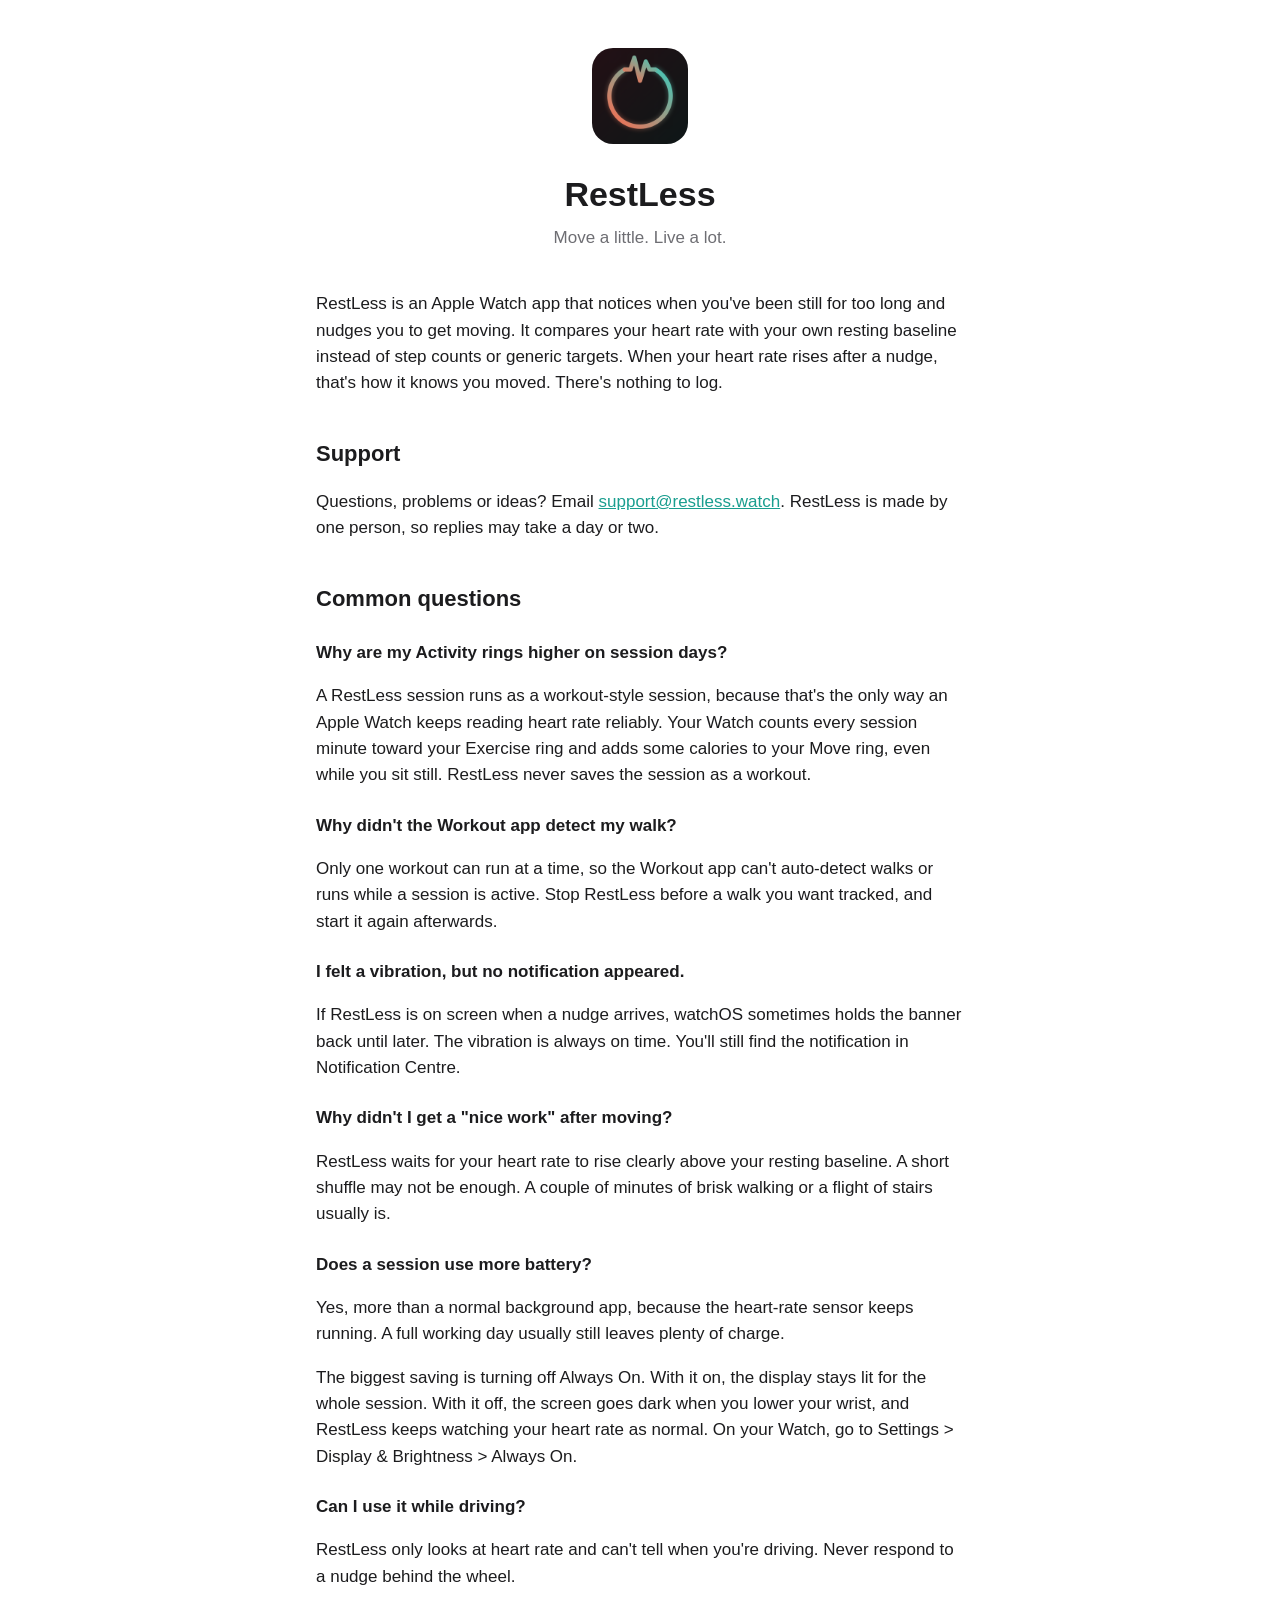
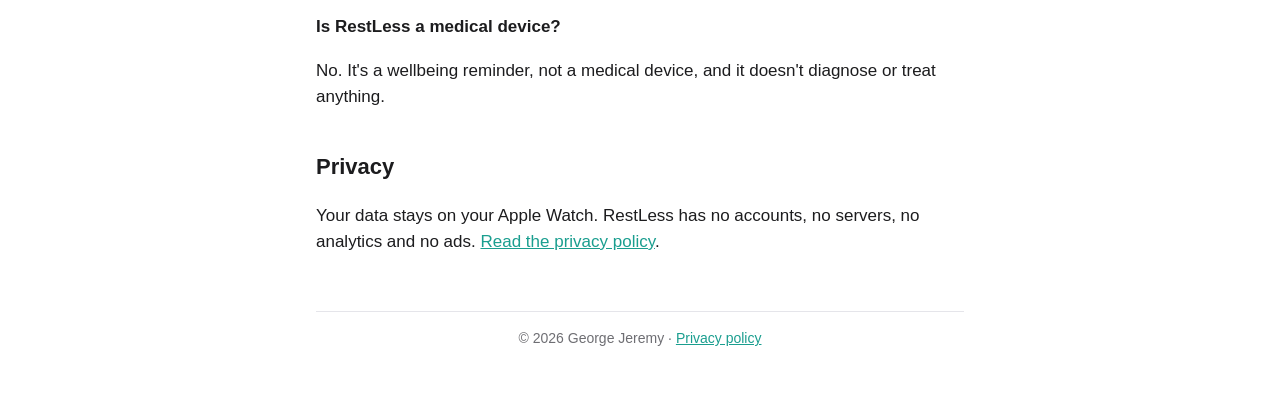
==== index.html @ 98bd18f4 "RestLess support and privacy site" ====
<!doctype html>
<html lang="en">
<head>
  <meta charset="utf-8">
  <meta name="viewport" content="width=device-width, initial-scale=1">
  <title>RestLess</title>
  <meta name="description" content="RestLess for Apple Watch nudges you to move when you've been still too long, using your own resting heart rate.">
  <link rel="stylesheet" href="style.css">
</head>
<body>
<main>
  <header>
    <img src="icon.png" alt="RestLess app icon">
    <h1>RestLess</h1>
    <p>Move a little. Live a lot.</p>
  </header>

  <p>RestLess is an Apple Watch app that notices when you've been still for too long and nudges you to get moving. It compares your heart rate with your own resting baseline instead of step counts or generic targets. When your heart rate rises after a nudge, that's how it knows you moved. There's nothing to log.</p>

  <h2>Support</h2>
  <p>Questions, problems or ideas? Email <a href="mailto:support@restless.watch">support@restless.watch</a>. RestLess is made by one person, so replies may take a day or two.</p>

  <h2>Common questions</h2>

  <h3>Why are my Activity rings higher on session days?</h3>
  <p>A RestLess session runs as a workout-style session, because that's the only way an Apple Watch keeps reading heart rate reliably. Your Watch counts every session minute toward your Exercise ring and adds some calories to your Move ring, even while you sit still. RestLess never saves the session as a workout.</p>

  <h3>Why didn't the Workout app detect my walk?</h3>
  <p>Only one workout can run at a time, so the Workout app can't auto-detect walks or runs while a session is active. Stop RestLess before a walk you want tracked, and start it again afterwards.</p>

  <h3>I felt a vibration, but no notification appeared.</h3>
  <p>If RestLess is on screen when a nudge arrives, watchOS sometimes holds the banner back until later. The vibration is always on time. You'll still find the notification in Notification Centre.</p>

  <h3>Why didn't I get a "nice work" after moving?</h3>
  <p>RestLess waits for your heart rate to rise clearly above your resting baseline. A short shuffle may not be enough. A couple of minutes of brisk walking or a flight of stairs usually is.</p>

  <h3>Does a session use more battery?</h3>
  <p>Yes, more than a normal background app, because the heart-rate sensor keeps running. A full working day usually still leaves plenty of charge.</p>
  <p>The biggest saving is turning off Always On. With it on, the display stays lit for the whole session. With it off, the screen goes dark when you lower your wrist, and RestLess keeps watching your heart rate as normal. On your Watch, go to Settings &gt; Display &amp; Brightness &gt; Always On.</p>

  <h3>Can I use it while driving?</h3>
  <p>RestLess only looks at heart rate and can't tell when you're driving. Never respond to a nudge behind the wheel.</p>

  <h3>Is RestLess a medical device?</h3>
  <p>No. It's a wellbeing reminder, not a medical device, and it doesn't diagnose or treat anything.</p>

  <h2>Privacy</h2>
  <p>Your data stays on your Apple Watch. RestLess has no accounts, no servers, no analytics and no ads. <a href="privacy.html">Read the privacy policy</a>.</p>

  <footer>
    &copy; 2026 George Jeremy &middot; <a href="privacy.html">Privacy policy</a>
  </footer>
</main>
</body>
</html>
---- style.css ----
:root {
  --bg: #ffffff;
  --text: #1c1c1e;
  --muted: #6e6e73;
  --accent: #1a9e8f;
  --rule: #e5e5ea;
}

@media (prefers-color-scheme: dark) {
  :root {
    --bg: #000000;
    --text: #f2f2f7;
    --muted: #a1a1a6;
    --accent: #3dd6c3;
    --rule: #2c2c2e;
  }
}

* { box-sizing: border-box; }

body {
  margin: 0;
  background: var(--bg);
  color: var(--text);
  font: 17px/1.55 -apple-system, BlinkMacSystemFont, "Helvetica Neue", Arial, sans-serif;
}

main {
  max-width: 680px;
  margin: 0 auto;
  padding: 48px 16px 64px;
}

header { text-align: center; margin-bottom: 40px; }
header img { width: 96px; height: 96px; border-radius: 22%; }
header h1 { margin: 16px 0 4px; font-size: 34px; }
header p { margin: 0; color: var(--muted); }

h2 { margin-top: 40px; font-size: 22px; }
h3 { margin: 24px 0 4px; font-size: 17px; }
p, li { color: var(--text); }
.muted { color: var(--muted); }
a { color: var(--accent); }

footer {
  margin-top: 56px;
  padding-top: 16px;
  border-top: 1px solid var(--rule);
  color: var(--muted);
  font-size: 14px;
  text-align: center;
}
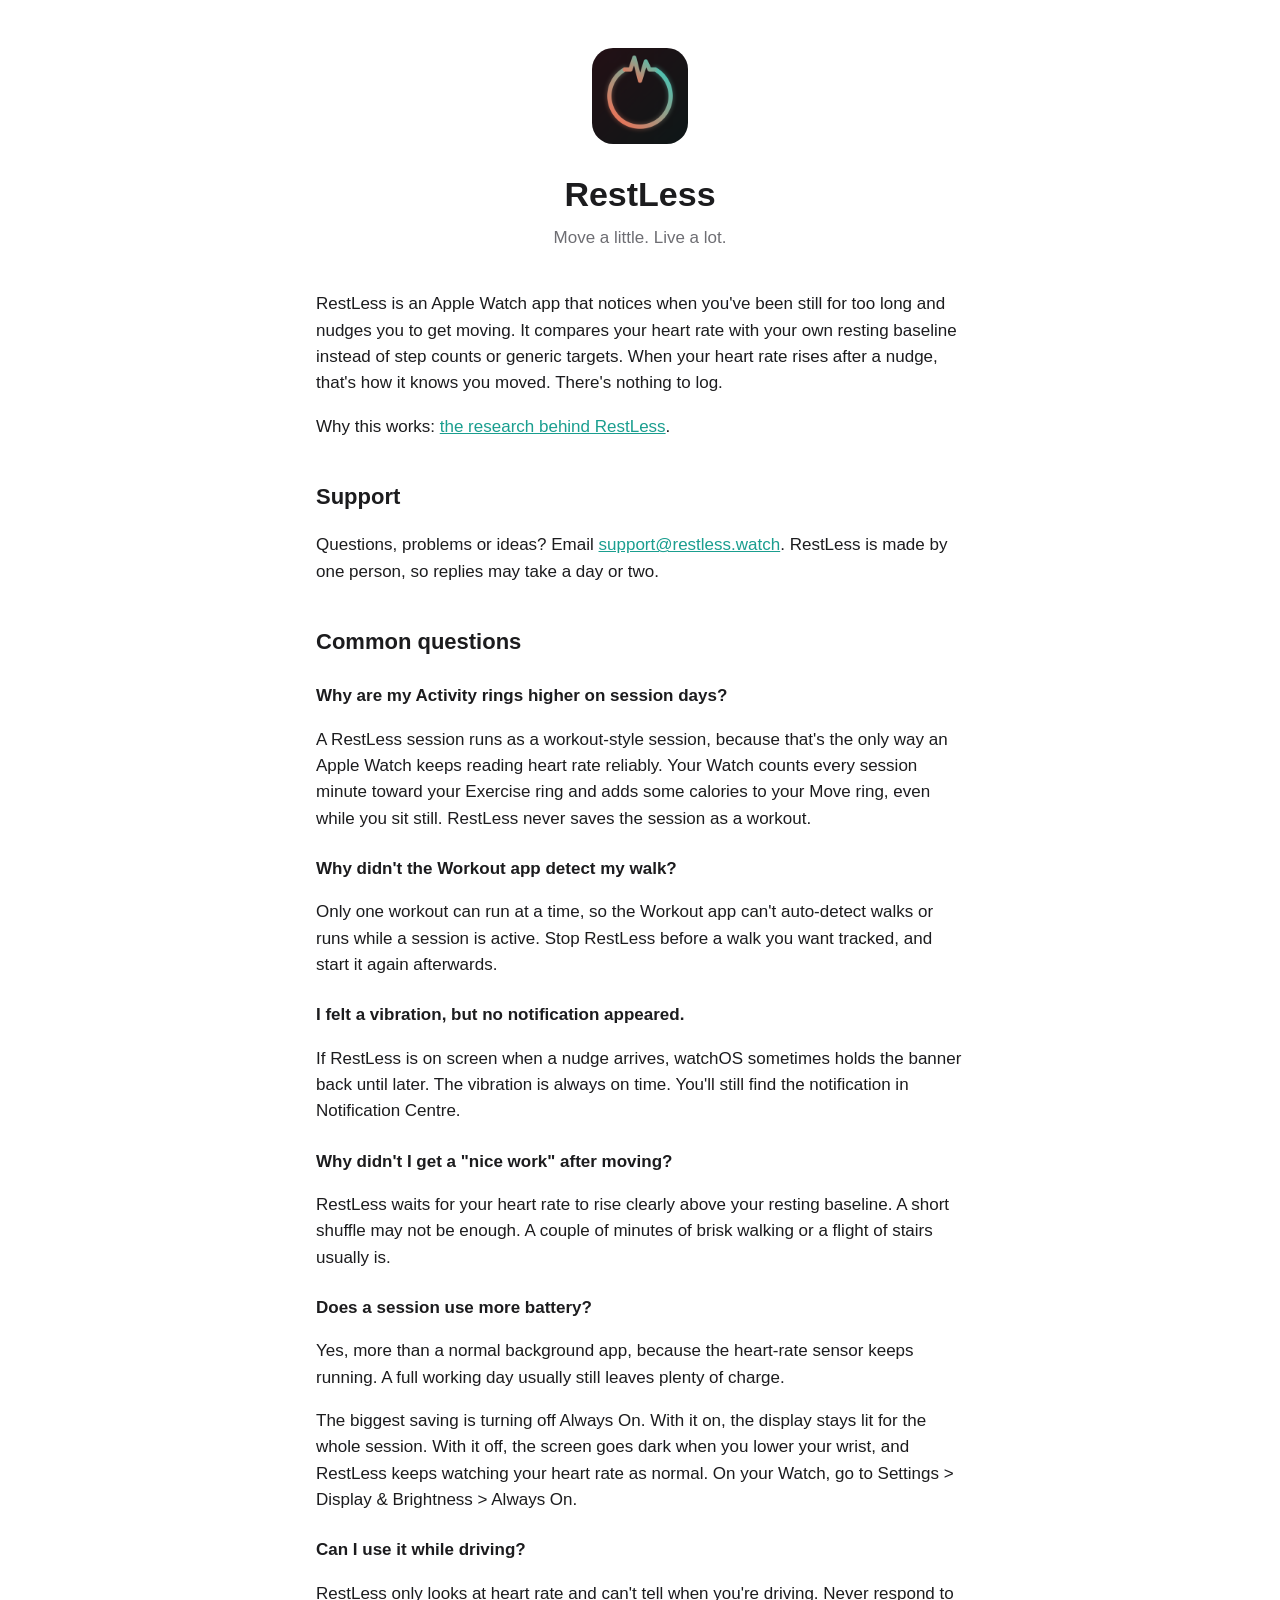
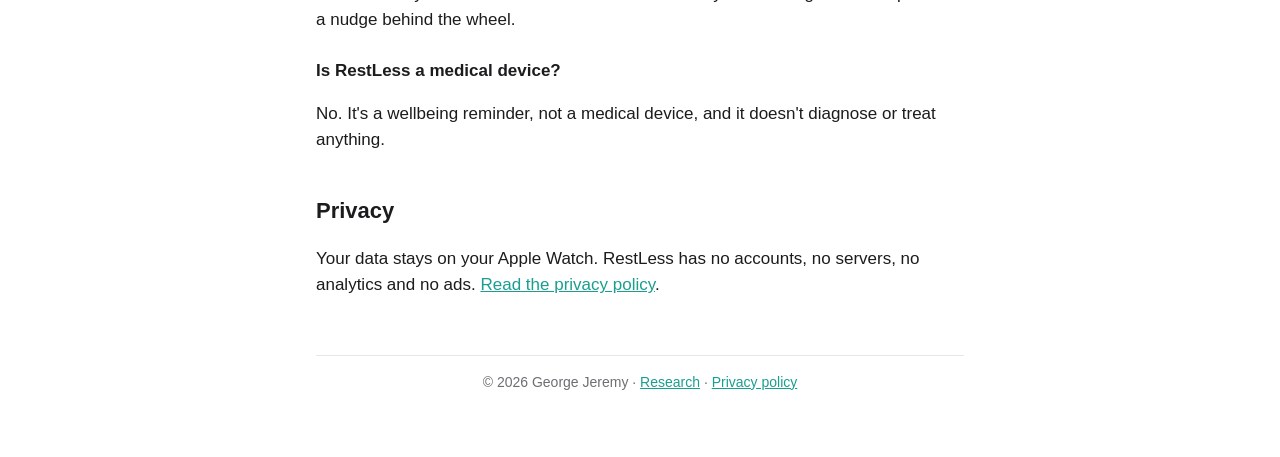
==== commit 1e8d0554: "Add research page" ====
--- a/index.html
+++ b/index.html
@@ -16,6 +16,8 @@
   </header>
 
   <p>RestLess is an Apple Watch app that notices when you've been still for too long and nudges you to get moving. It compares your heart rate with your own resting baseline instead of step counts or generic targets. When your heart rate rises after a nudge, that's how it knows you moved. There's nothing to log.</p>
+
+  <p>Why this works: <a href="research.html">the research behind RestLess</a>.</p>
 
   <h2>Support</h2>
   <p>Questions, problems or ideas? Email <a href="mailto:support@restless.watch">support@restless.watch</a>. RestLess is made by one person, so replies may take a day or two.</p>
@@ -48,7 +50,7 @@
   <p>Your data stays on your Apple Watch. RestLess has no accounts, no servers, no analytics and no ads. <a href="privacy.html">Read the privacy policy</a>.</p>
 
   <footer>
-    &copy; 2026 George Jeremy &middot; <a href="privacy.html">Privacy policy</a>
+    &copy; 2026 George Jeremy &middot; <a href="research.html">Research</a> &middot; <a href="privacy.html">Privacy policy</a>
   </footer>
 </main>
 </body>
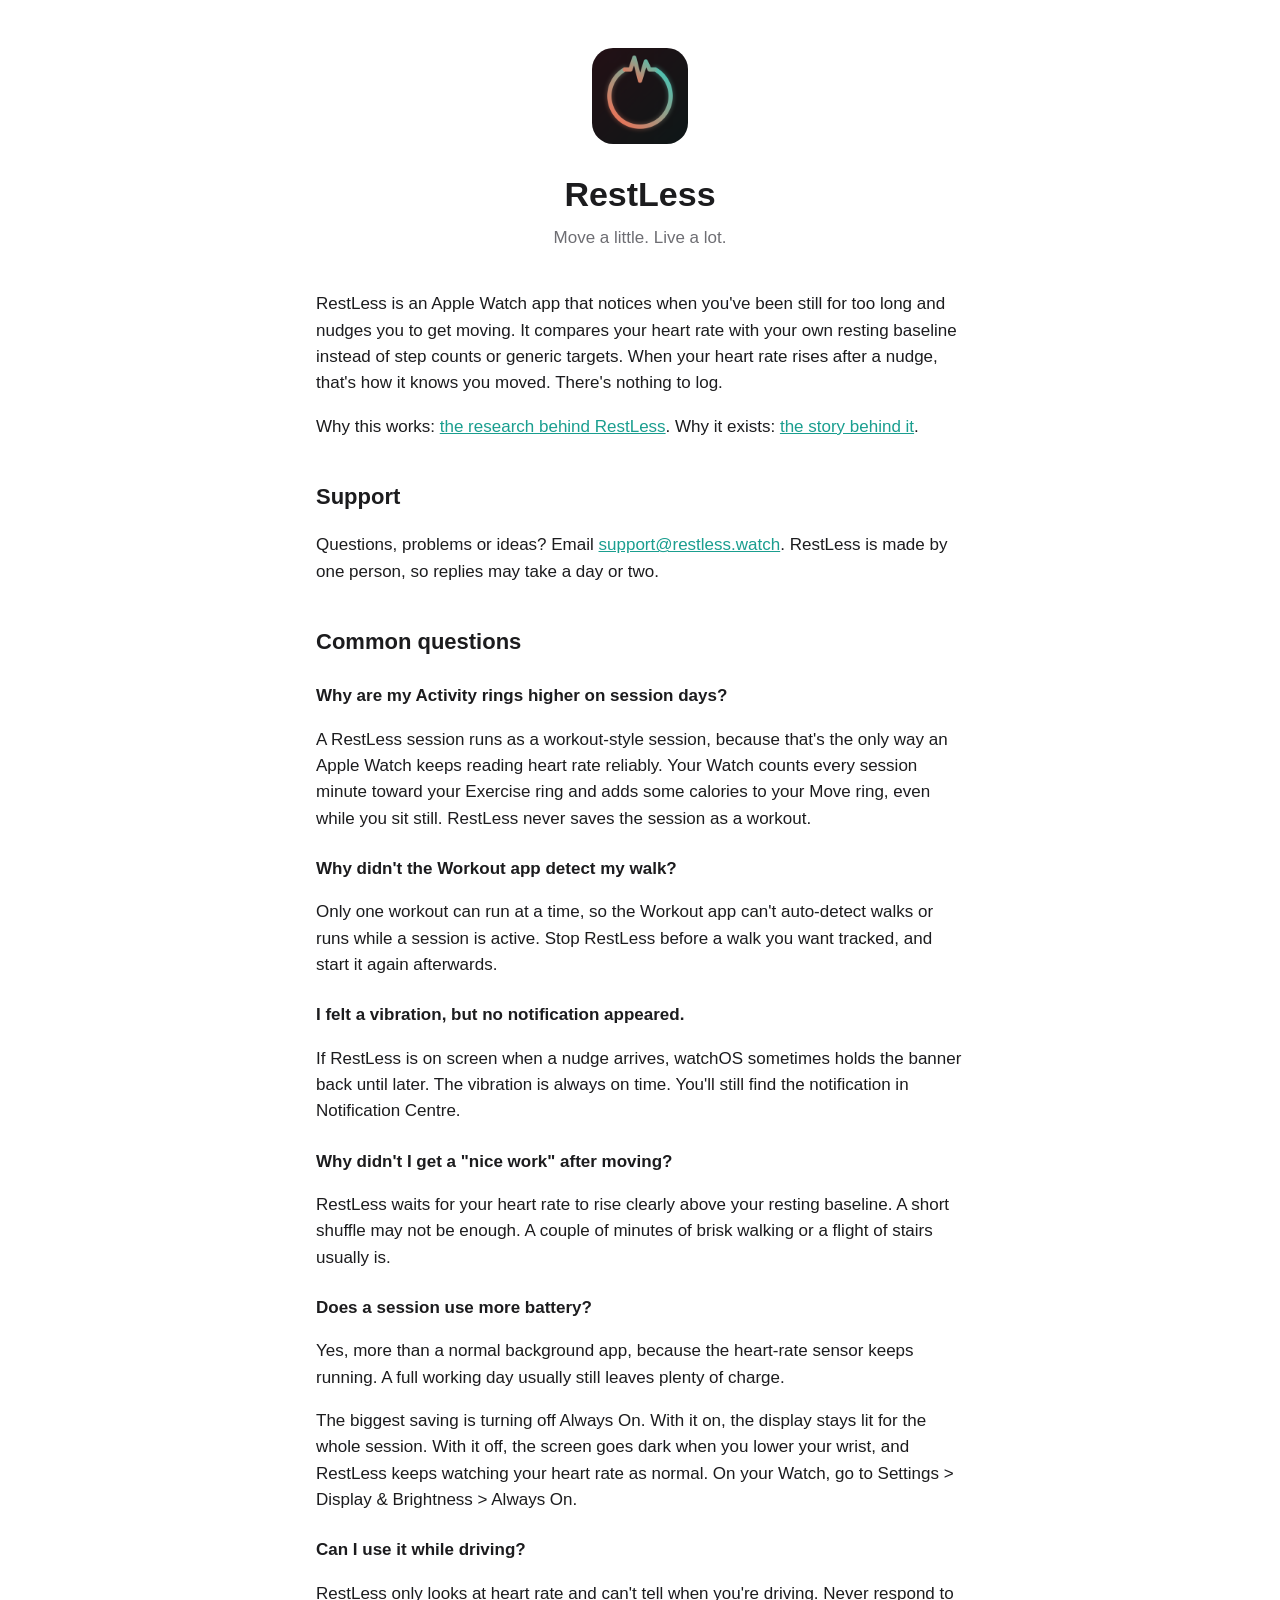
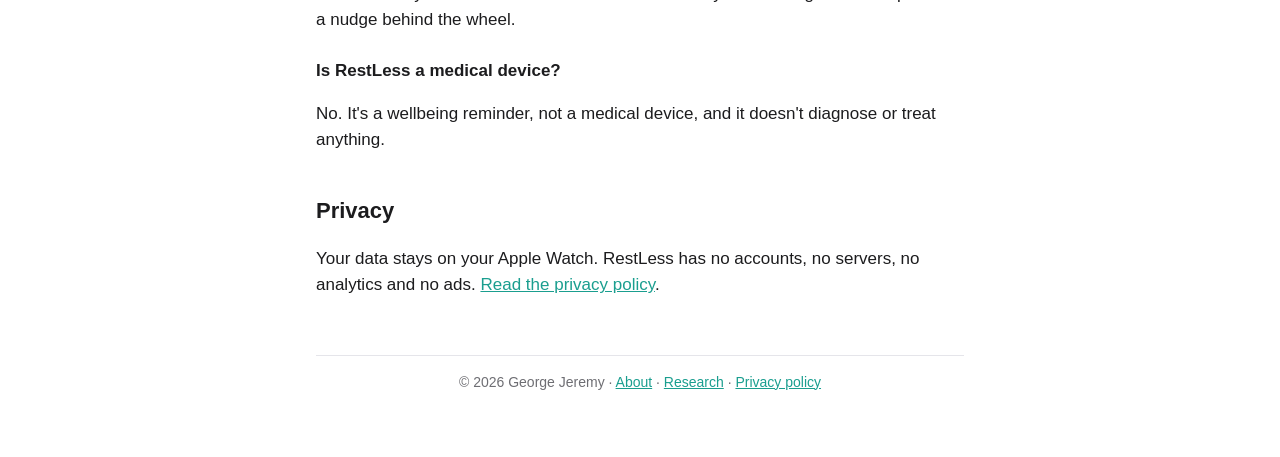
==== commit 595c2468: "Add About page (founder story), link it from every page Co-Authored-By: Claude Opus 5.5 <noreply@ant" ====
--- a/index.html
+++ b/index.html
@@ -17,7 +17,7 @@
 
   <p>RestLess is an Apple Watch app that notices when you've been still for too long and nudges you to get moving. It compares your heart rate with your own resting baseline instead of step counts or generic targets. When your heart rate rises after a nudge, that's how it knows you moved. There's nothing to log.</p>
 
-  <p>Why this works: <a href="research.html">the research behind RestLess</a>.</p>
+  <p>Why this works: <a href="research.html">the research behind RestLess</a>. Why it exists: <a href="about.html">the story behind it</a>.</p>
 
   <h2>Support</h2>
   <p>Questions, problems or ideas? Email <a href="mailto:support@restless.watch">support@restless.watch</a>. RestLess is made by one person, so replies may take a day or two.</p>
@@ -50,7 +50,7 @@
   <p>Your data stays on your Apple Watch. RestLess has no accounts, no servers, no analytics and no ads. <a href="privacy.html">Read the privacy policy</a>.</p>
 
   <footer>
-    &copy; 2026 George Jeremy &middot; <a href="research.html">Research</a> &middot; <a href="privacy.html">Privacy policy</a>
+    &copy; 2026 George Jeremy &middot; <a href="about.html">About</a> &middot; <a href="research.html">Research</a> &middot; <a href="privacy.html">Privacy policy</a>
   </footer>
 </main>
 </body>
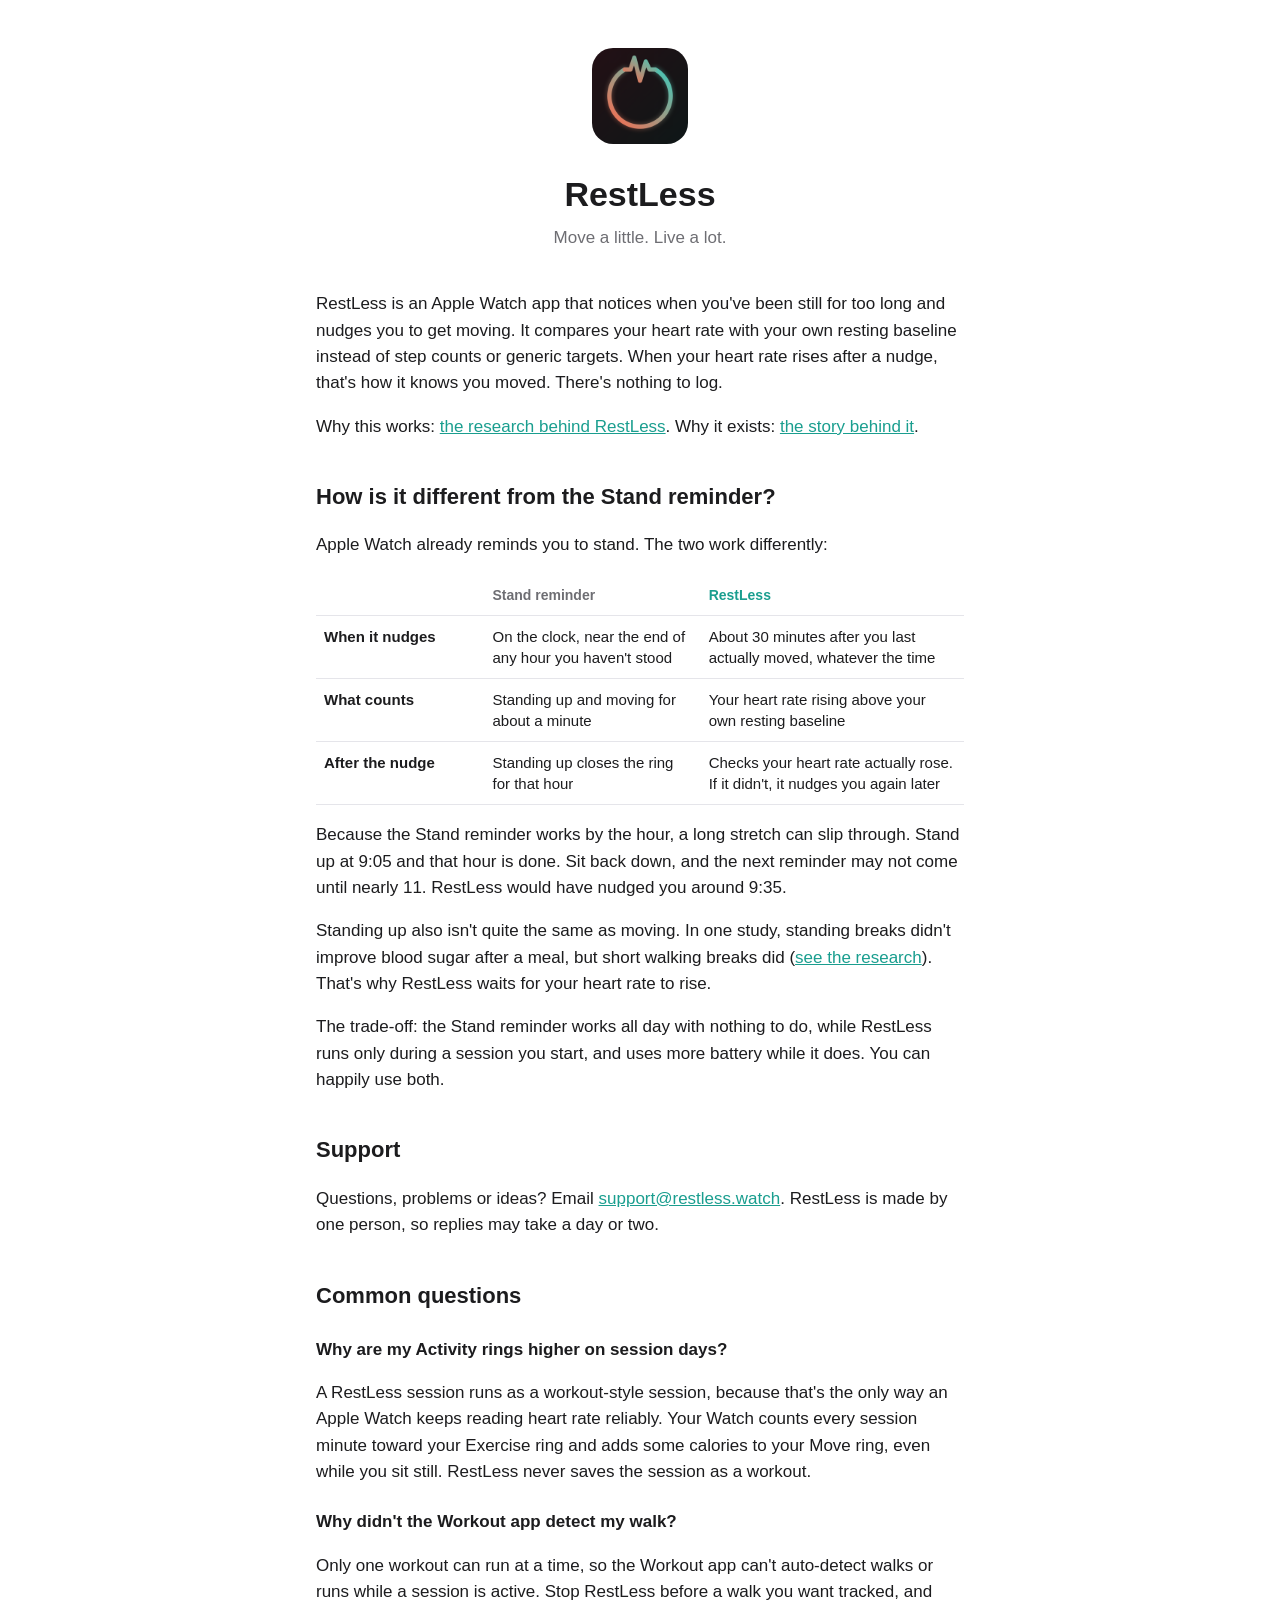
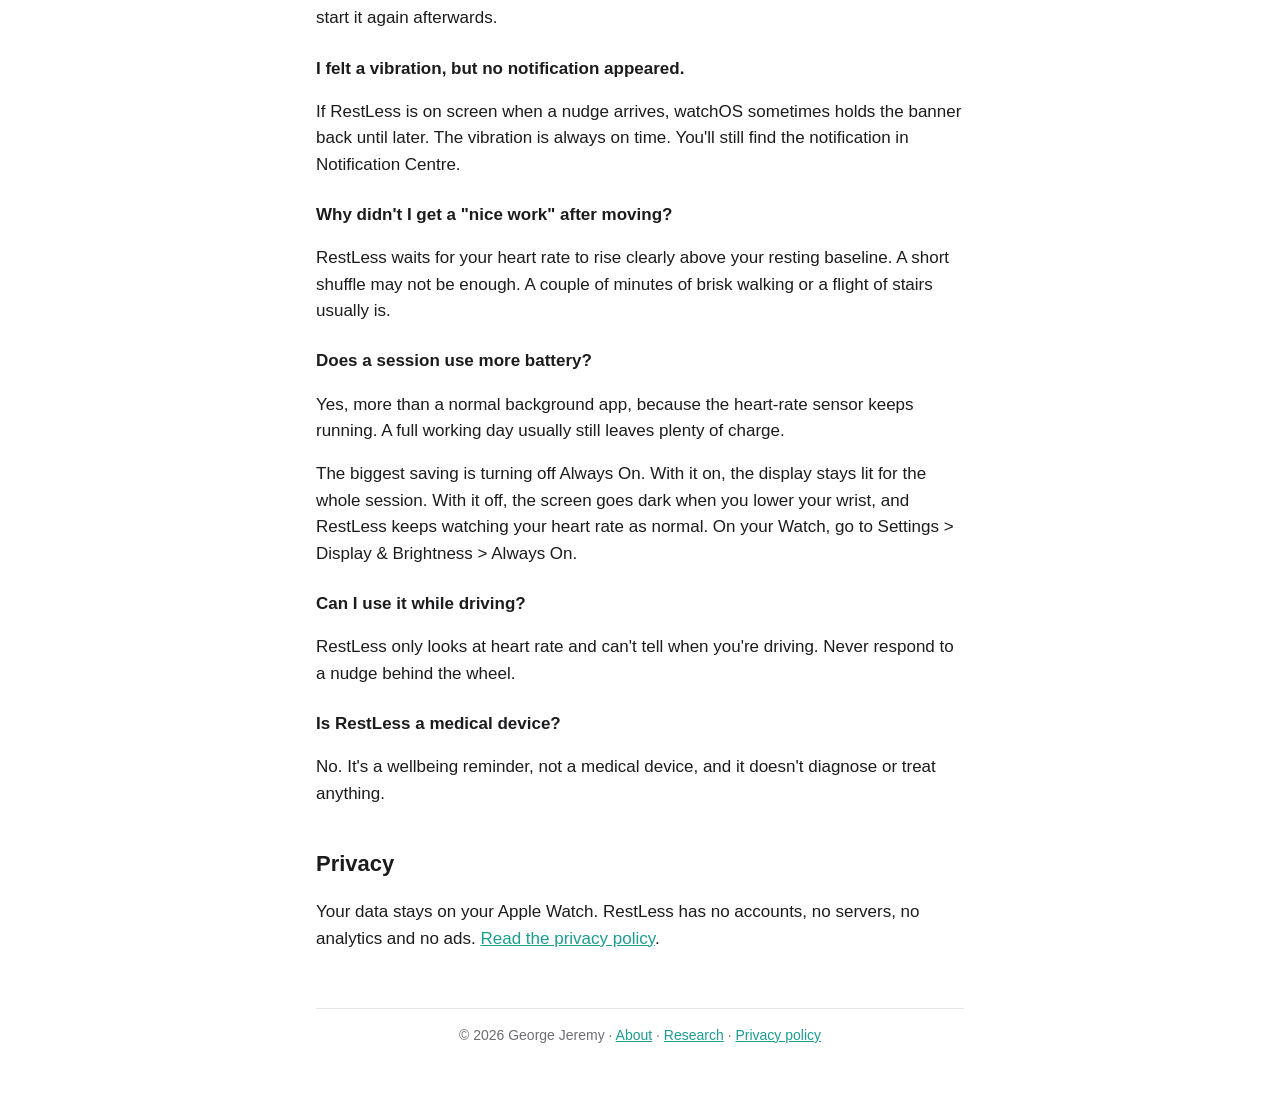
==== commit 44316586: "Add Stand reminder comparison to home page Co-Authored-By: Claude Opus 5.5 <noreply@anthropic.com>" ====
--- a/index.html
+++ b/index.html
@@ -18,6 +18,38 @@
   <p>RestLess is an Apple Watch app that notices when you've been still for too long and nudges you to get moving. It compares your heart rate with your own resting baseline instead of step counts or generic targets. When your heart rate rises after a nudge, that's how it knows you moved. There's nothing to log.</p>
 
   <p>Why this works: <a href="research.html">the research behind RestLess</a>. Why it exists: <a href="about.html">the story behind it</a>.</p>
+
+  <h2>How is it different from the Stand reminder?</h2>
+  <p>Apple Watch already reminds you to stand. The two work differently:</p>
+
+  <div class="compare">
+    <table>
+      <thead>
+        <tr><th></th><th>Stand reminder</th><th>RestLess</th></tr>
+      </thead>
+      <tbody>
+        <tr>
+          <th scope="row">When it nudges</th>
+          <td>On the clock, near the end of any hour you haven't stood</td>
+          <td>About 30 minutes after you last actually moved, whatever the time</td>
+        </tr>
+        <tr>
+          <th scope="row">What counts</th>
+          <td>Standing up and moving for about a minute</td>
+          <td>Your heart rate rising above your own resting baseline</td>
+        </tr>
+        <tr>
+          <th scope="row">After the nudge</th>
+          <td>Standing up closes the ring for that hour</td>
+          <td>Checks your heart rate actually rose. If it didn't, it nudges you again later</td>
+        </tr>
+      </tbody>
+    </table>
+  </div>
+
+  <p>Because the Stand reminder works by the hour, a long stretch can slip through. Stand up at 9:05 and that hour is done. Sit back down, and the next reminder may not come until nearly 11. RestLess would have nudged you around 9:35.</p>
+  <p>Standing up also isn't quite the same as moving. In one study, standing breaks didn't improve blood sugar after a meal, but short walking breaks did (<a href="research.html">see the research</a>). That's why RestLess waits for your heart rate to rise.</p>
+  <p>The trade-off: the Stand reminder works all day with nothing to do, while RestLess runs only during a session you start, and uses more battery while it does. You can happily use both.</p>
 
   <h2>Support</h2>
   <p>Questions, problems or ideas? Email <a href="mailto:support@restless.watch">support@restless.watch</a>. RestLess is made by one person, so replies may take a day or two.</p>
--- a/style.css
+++ b/style.css
@@ -50,3 +50,10 @@
   font-size: 14px;
   text-align: center;
 }
+
+.compare { overflow-x: auto; margin: 16px 0; }
+.compare table { width: 100%; border-collapse: collapse; font-size: 15px; line-height: 1.4; }
+.compare th, .compare td { text-align: left; vertical-align: top; padding: 10px 8px; border-bottom: 1px solid var(--rule); }
+.compare thead th { font-size: 14px; color: var(--muted); font-weight: 600; }
+.compare thead th:last-child { color: var(--accent); }
+.compare tbody th { font-weight: 600; width: 26%; }
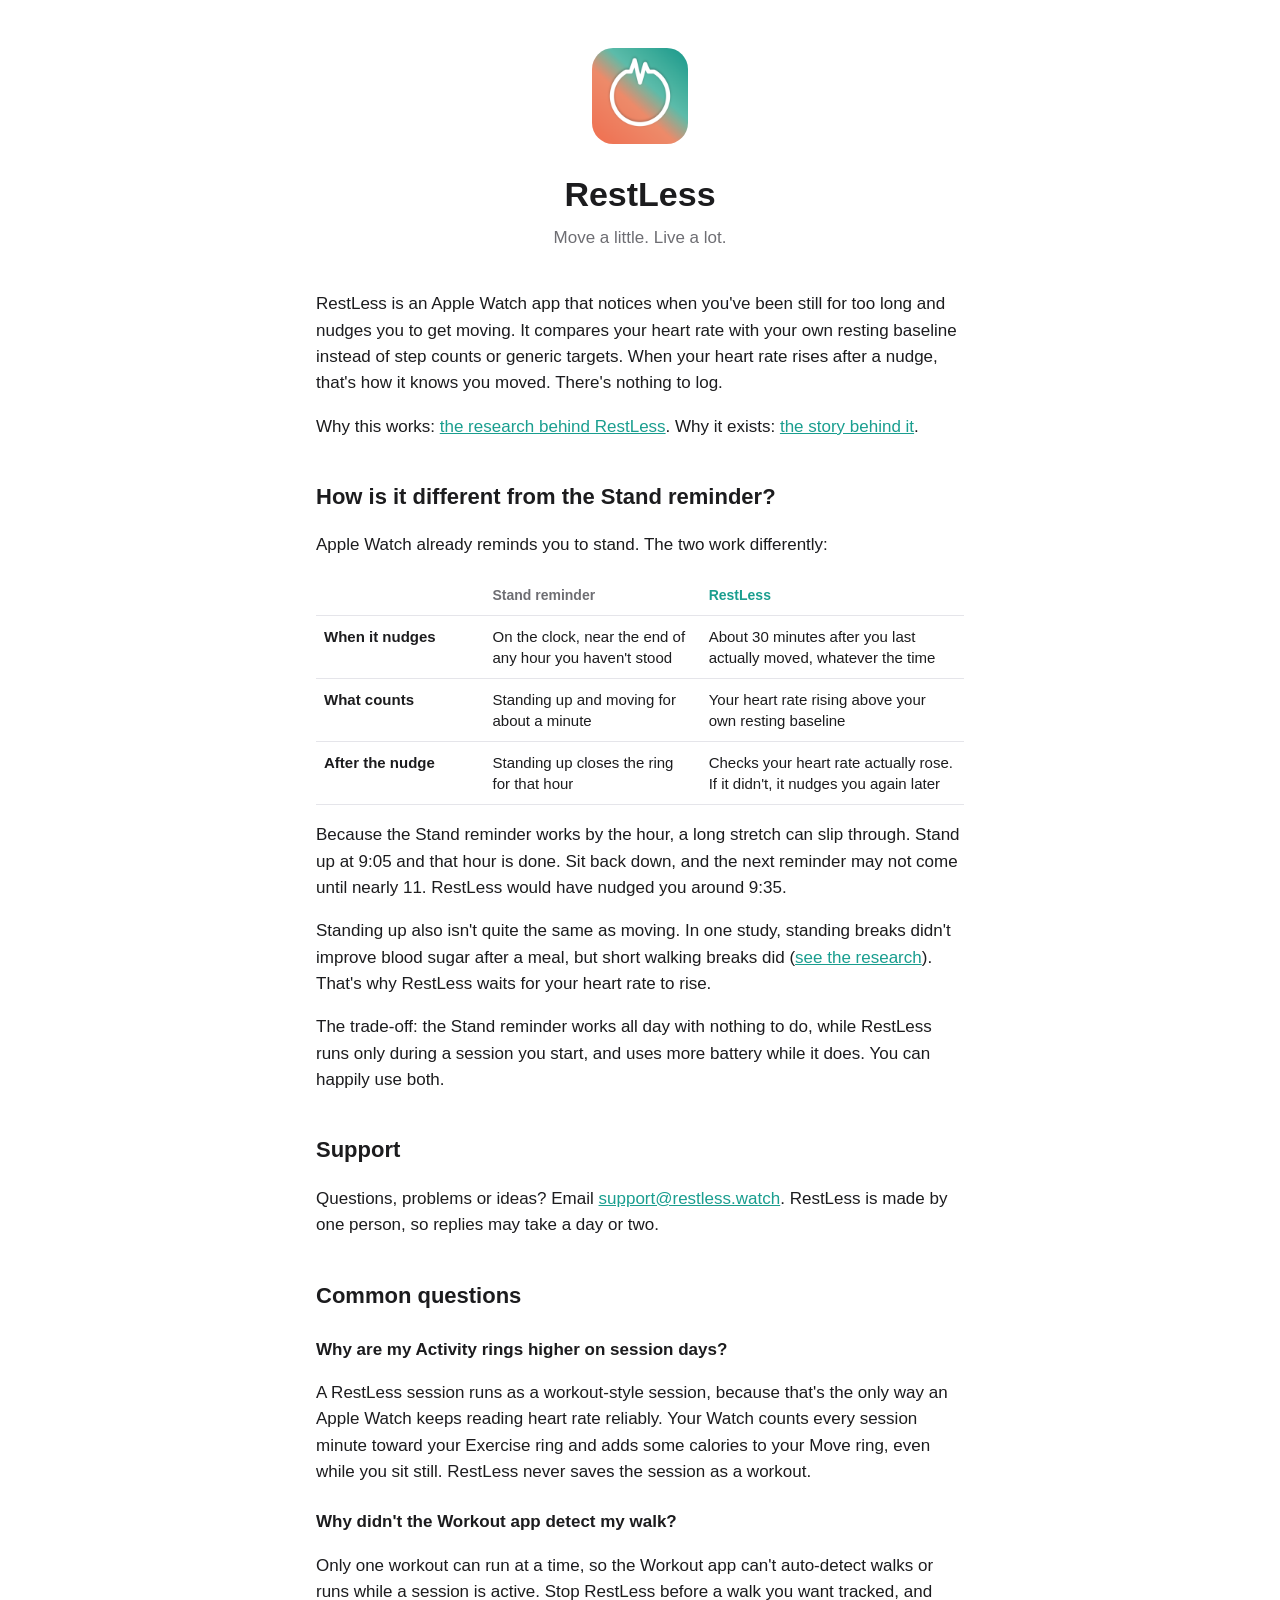
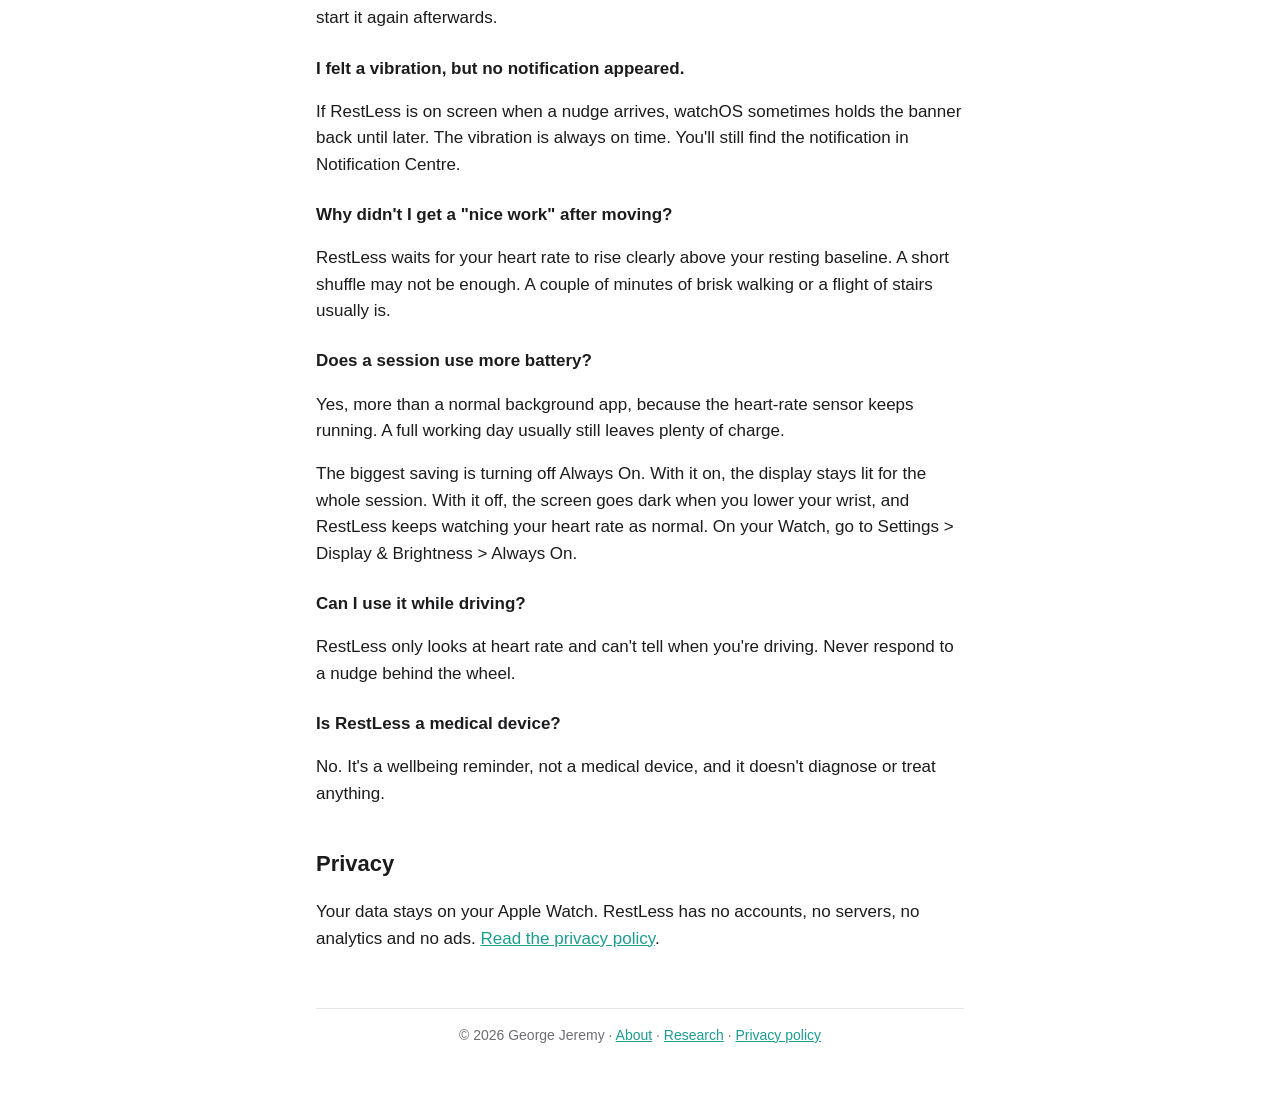
==== commit 574f8c1f: "Site: new gradient app icon to match 1.0.1 Swaps the dark icon for the B1 coral→teal design; ?v=2 on" ====
--- a/index.html
+++ b/index.html
@@ -5,12 +5,12 @@
   <meta name="viewport" content="width=device-width, initial-scale=1">
   <title>RestLess</title>
   <meta name="description" content="RestLess for Apple Watch nudges you to move when you've been still too long, using your own resting heart rate.">
-  <link rel="stylesheet" href="style.css">
+  <link rel="stylesheet" href="style.css?v=2">
 </head>
 <body>
 <main>
   <header>
-    <img src="icon.png" alt="RestLess app icon">
+    <img src="icon.png?v=2" alt="RestLess app icon">
     <h1>RestLess</h1>
     <p>Move a little. Live a lot.</p>
   </header>
--- a/style.css
+++ b/style.css
@@ -57,3 +57,11 @@
 .compare thead th { font-size: 14px; color: var(--muted); font-weight: 600; }
 .compare thead th:last-child { color: var(--accent); }
 .compare tbody th { font-weight: 600; width: 26%; }
+
+/* Phones: each row label sits full width above its two answers. */
+@media (max-width: 560px) {
+  .compare thead tr, .compare tbody tr { display: grid; grid-template-columns: 1fr 1fr; column-gap: 12px; }
+  .compare thead th:first-child { display: none; }
+  .compare tbody th { grid-column: 1 / -1; width: auto; border-bottom: none; padding: 14px 0 0; color: var(--muted); font-size: 13px; text-transform: uppercase; letter-spacing: 0.04em; }
+  .compare th, .compare td { padding-left: 0; padding-right: 0; }
+}
